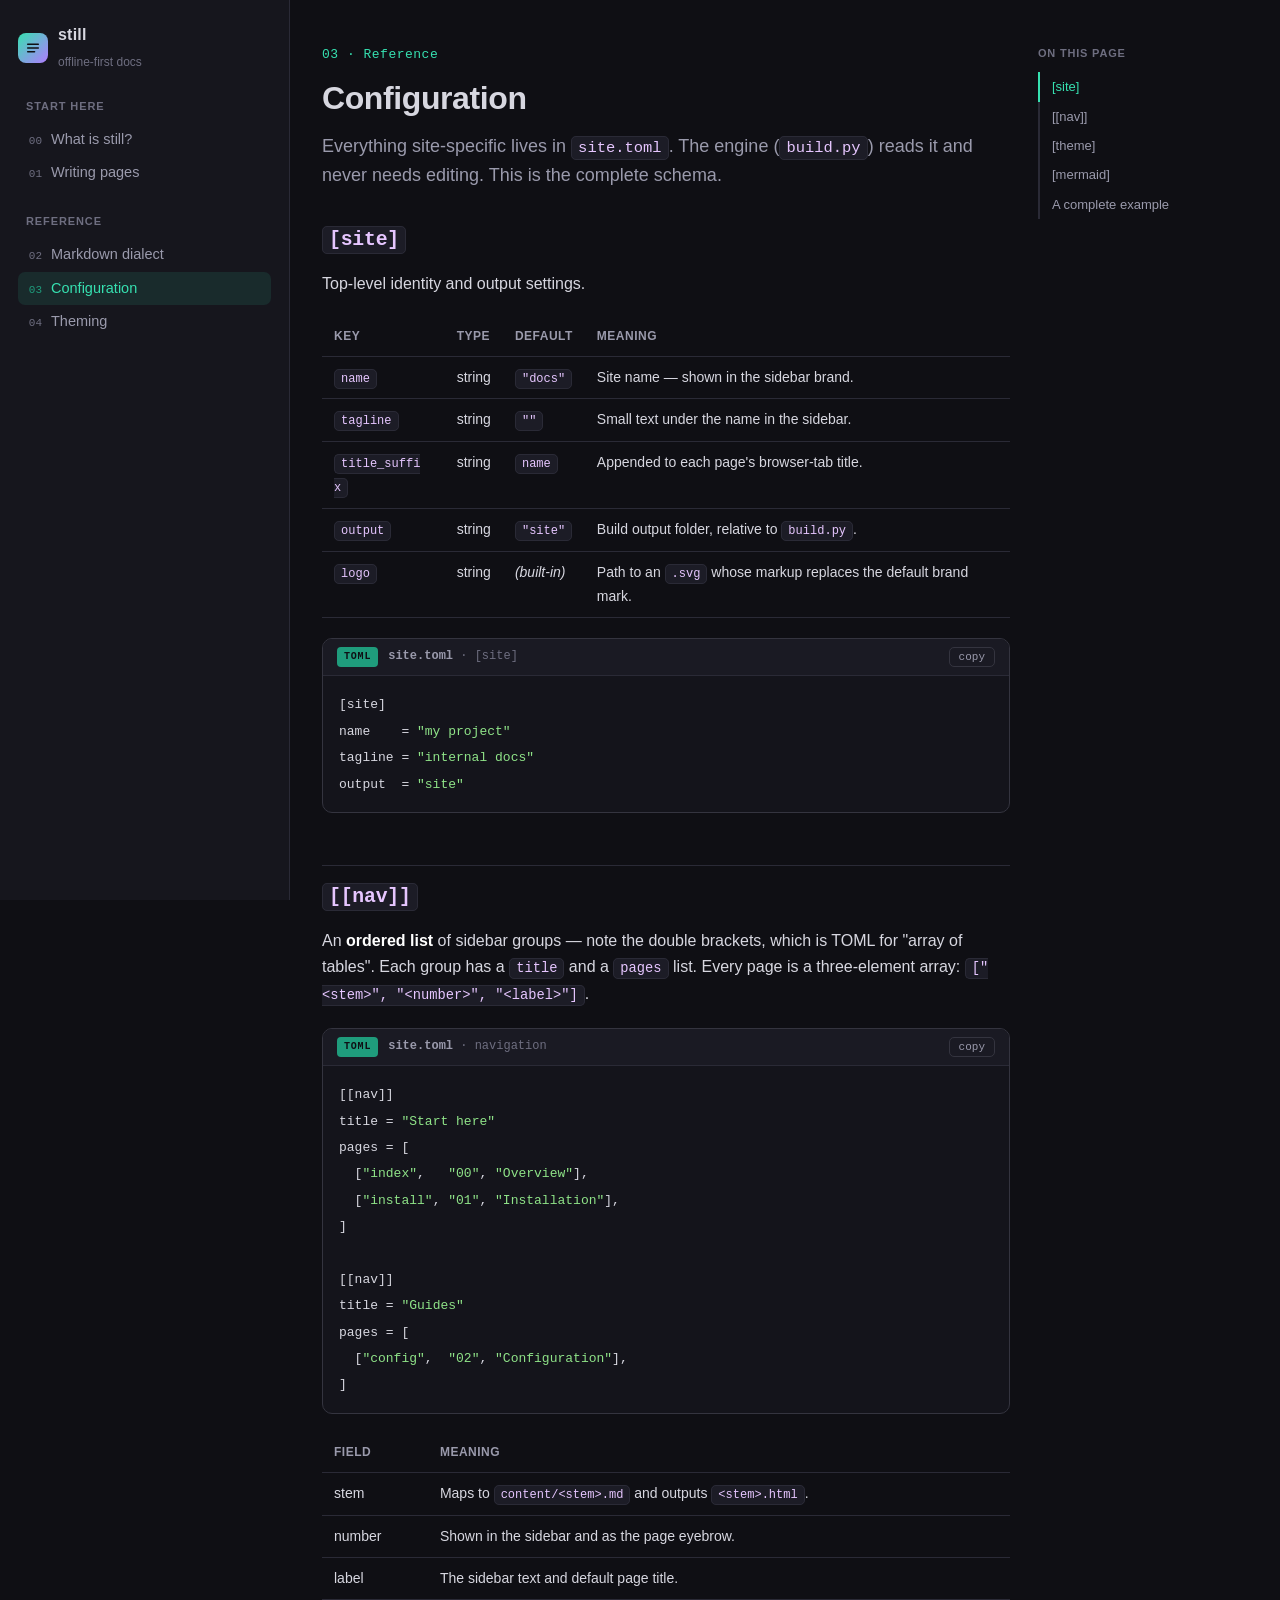
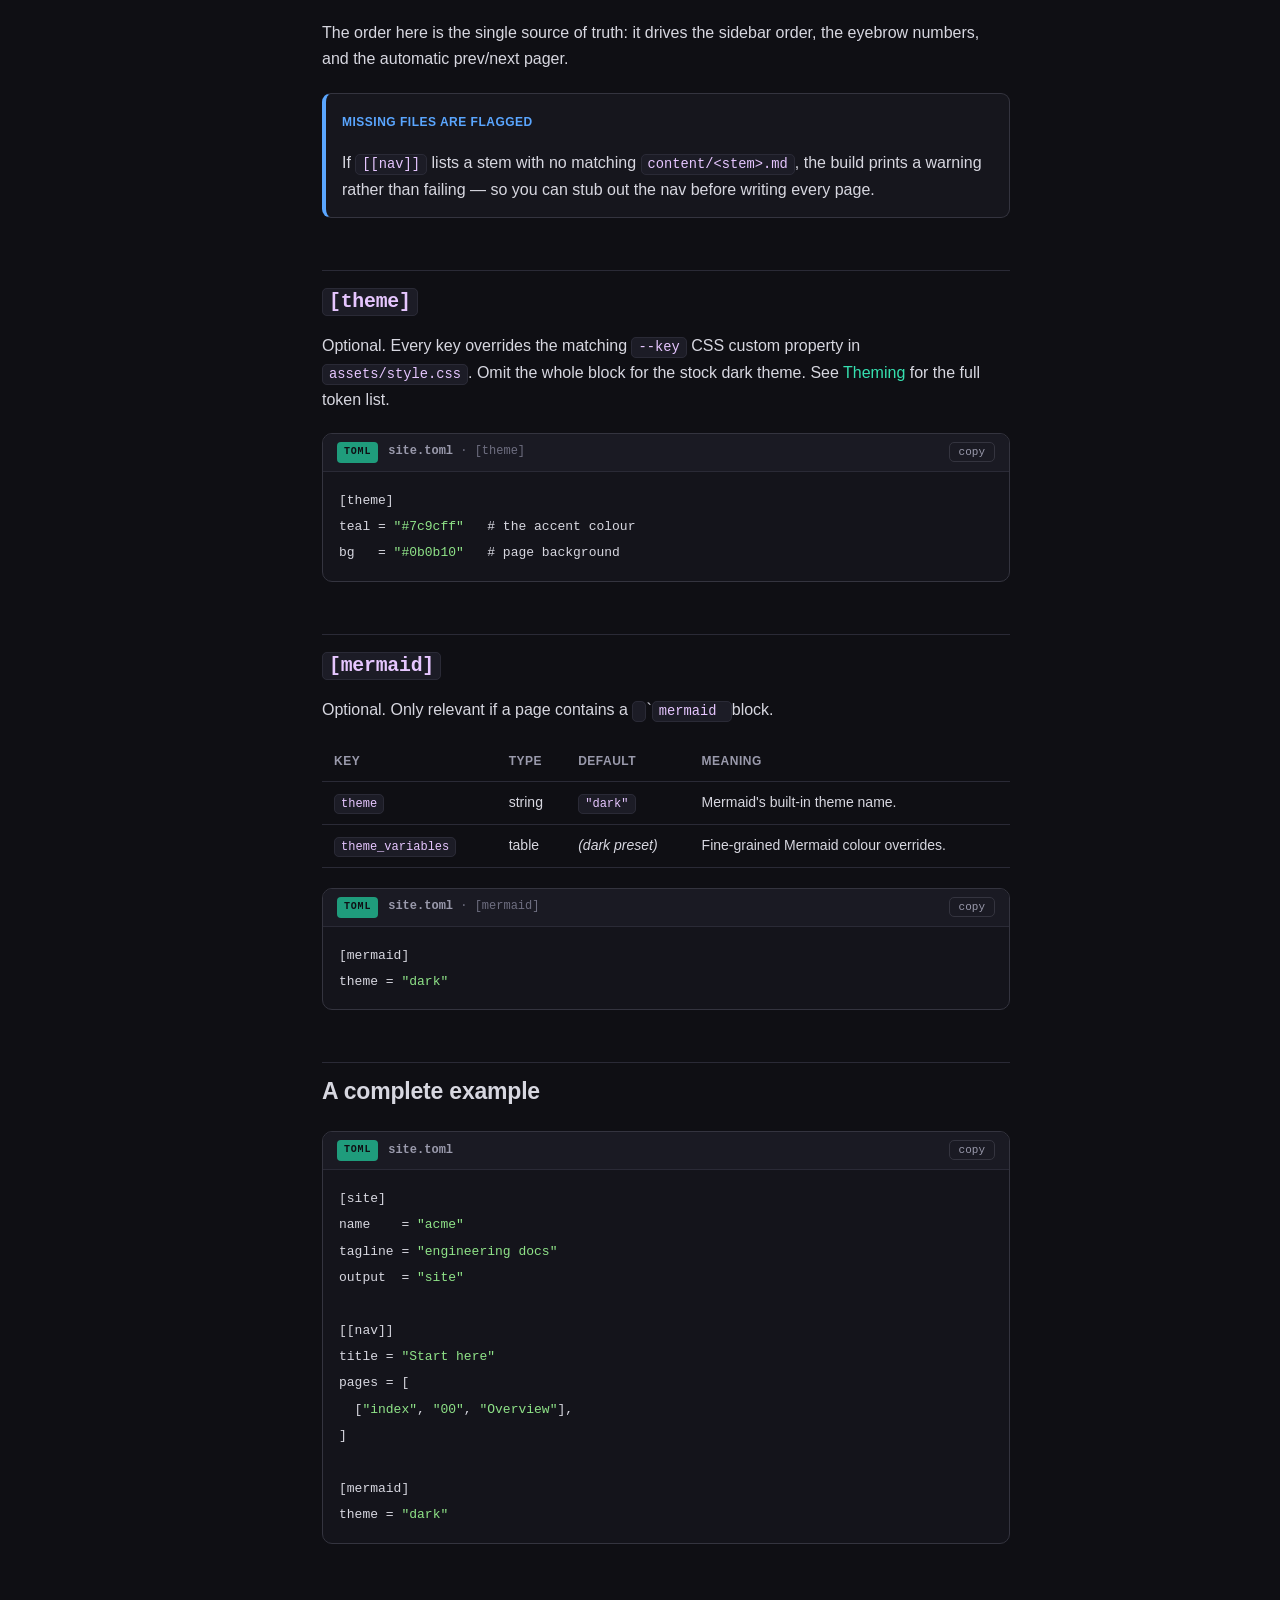
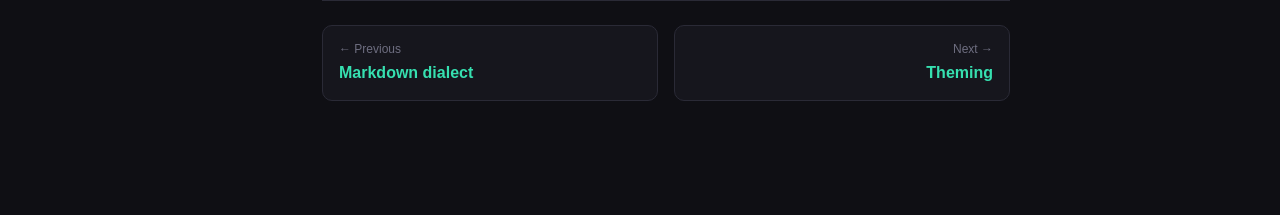
==== site/config.html @ 4effd723 "Initial commit" ====
<!DOCTYPE html>
<html lang="en">
<head>
<meta charset="utf-8">
<meta name="viewport" content="width=device-width, initial-scale=1">
<title>Configuration — still</title>
<link rel="stylesheet" href="assets/style.css">
</head>
<body>
<button class="menu-btn" aria-label="Menu">☰</button>
<div class="layout">
<aside class="sidebar">
  <a class="brand" href="index.html">
    <span class="logo"><svg viewBox="0 0 24 24" fill="none" stroke="#0f0f14" stroke-width="2.2" stroke-linecap="round"><path d="M5 7h14M5 12h14M5 17h9"/></svg></span>
    <span><span class="name">still</span><br><span class="sub">offline-first docs</span></span>
  </a>
  <nav class="nav-group">
    <h4>Start here</h4>
    <a href="index.html"><span class="num">00</span><span>What is still?</span></a>
    <a href="writing.html"><span class="num">01</span><span>Writing pages</span></a>
  </nav>
  <nav class="nav-group">
    <h4>Reference</h4>
    <a href="dialect.html"><span class="num">02</span><span>Markdown dialect</span></a>
    <a href="config.html" class="active"><span class="num">03</span><span>Configuration</span></a>
    <a href="theming.html"><span class="num">04</span><span>Theming</span></a>
  </nav>
</aside>
<main class="content-wrap"><article class="content">

<div class="eyebrow">03 · Reference</div>

<h1>Configuration</h1>

<p class="lead">Everything site-specific lives in <code>site.toml</code>. The engine (<code>build.py</code>) reads it and never needs editing. This is the complete schema.</p>
<h2><code>[site]</code></h2>
<p>Top-level identity and output settings.</p>
<table>
  <thead><tr><th>Key</th><th>Type</th><th>Default</th><th>Meaning</th></tr></thead>
  <tbody>
    <tr><td><code>name</code></td><td>string</td><td><code>&quot;docs&quot;</code></td><td>Site name — shown in the sidebar brand.</td></tr>
    <tr><td><code>tagline</code></td><td>string</td><td><code>&quot;&quot;</code></td><td>Small text under the name in the sidebar.</td></tr>
    <tr><td><code>title_suffix</code></td><td>string</td><td><code>name</code></td><td>Appended to each page's browser-tab title.</td></tr>
    <tr><td><code>output</code></td><td>string</td><td><code>&quot;site&quot;</code></td><td>Build output folder, relative to <code>build.py</code>.</td></tr>
    <tr><td><code>logo</code></td><td>string</td><td><em>(built-in)</em></td><td>Path to an <code>.svg</code> whose markup replaces the default brand mark.</td></tr>
  </tbody>
</table>
<figure class="code" data-lang="toml" data-ref="site.toml · [site]"><script type="text/plain">
[site]
name    = "my project"
tagline = "internal docs"
output  = "site"
</script></figure>
<h2><code>[[nav]]</code></h2>
<p>An <strong>ordered list</strong> of sidebar groups — note the double brackets, which is TOML for "array of tables". Each group has a <code>title</code> and a <code>pages</code> list. Every page is a three-element array: <code>[&quot;&lt;stem&gt;&quot;, &quot;&lt;number&gt;&quot;, &quot;&lt;label&gt;&quot;]</code>.</p>
<figure class="code" data-lang="toml" data-ref="site.toml · navigation"><script type="text/plain">
[[nav]]
title = "Start here"
pages = [
  ["index",   "00", "Overview"],
  ["install", "01", "Installation"],
]

[[nav]]
title = "Guides"
pages = [
  ["config",  "02", "Configuration"],
]
</script></figure>
<table>
  <thead><tr><th>Field</th><th>Meaning</th></tr></thead>
  <tbody>
    <tr><td>stem</td><td>Maps to <code>content/&lt;stem&gt;.md</code> and outputs <code>&lt;stem&gt;.html</code>.</td></tr>
    <tr><td>number</td><td>Shown in the sidebar and as the page eyebrow.</td></tr>
    <tr><td>label</td><td>The sidebar text and default page title.</td></tr>
  </tbody>
</table>
<p>The order here is the single source of truth: it drives the sidebar order, the eyebrow numbers, and the automatic prev/next pager.</p>
<div class="note">
  <span class="label">Missing files are flagged</span>
  <p>If <code>[[nav]]</code> lists a stem with no matching <code>content/&lt;stem&gt;.md</code>, the build prints a warning rather than failing — so you can stub out the nav before writing every page.</p>
</div>
<h2><code>[theme]</code></h2>
<p>Optional. Every key overrides the matching <code>--key</code> CSS custom property in <code>assets/style.css</code>. Omit the whole block for the stock dark theme. See <a href="theming.html">Theming</a> for the full token list.</p>
<figure class="code" data-lang="toml" data-ref="site.toml · [theme]"><script type="text/plain">
[theme]
teal = "#7c9cff"   # the accent colour
bg   = "#0b0b10"   # page background
</script></figure>
<h2><code>[mermaid]</code></h2>
<p>Optional. Only relevant if a page contains a <code> </code>`<code>mermaid </code> block.</p>
<table>
  <thead><tr><th>Key</th><th>Type</th><th>Default</th><th>Meaning</th></tr></thead>
  <tbody>
    <tr><td><code>theme</code></td><td>string</td><td><code>&quot;dark&quot;</code></td><td>Mermaid's built-in theme name.</td></tr>
    <tr><td><code>theme_variables</code></td><td>table</td><td><em>(dark preset)</em></td><td>Fine-grained Mermaid colour overrides.</td></tr>
  </tbody>
</table>
<figure class="code" data-lang="toml" data-ref="site.toml · [mermaid]"><script type="text/plain">
[mermaid]
theme = "dark"
</script></figure>
<h2>A complete example</h2>
<figure class="code" data-lang="toml" data-ref="site.toml"><script type="text/plain">
[site]
name    = "acme"
tagline = "engineering docs"
output  = "site"

[[nav]]
title = "Start here"
pages = [
  ["index", "00", "Overview"],
]

[mermaid]
theme = "dark"
</script></figure>

<div class="pager">
  <a href="dialect.html"><div class="dir">← Previous</div><div class="ttl">Markdown dialect</div></a>
  <a class="next" href="theming.html"><div class="dir">Next →</div><div class="ttl">Theming</div></a>
</div>

</article></main>
</div>
<script src="assets/app.js"></script>
</body>
</html>
---- site/assets/style.css ----
/* ==========================================================================
   still — documentation theme
   Self-contained, no external dependencies. Every colour/size below is a
   CSS custom property (`--name`), so a site.toml [theme] block can override
   any of them per-site without editing this file — see content/theming.md.
   ========================================================================== */

:root {
    --bg:        #0f0f14;
    --bg-panel:  #16161d;
    --bg-code:   #14141b;
    --bg-inset:  #1c1c26;
    --border:    #2a2a36;
    --border-2:  #34343f;
    --text:      #d7d7e0;
    --text-dim:  #9a9aac;
    --text-mute: #6e6e80;
    --teal:      #36e0b0;
    --teal-dim:  #1f9c7c;
    --purple:    #b07cff;
    --pink:      #f06ad6;
    --blue:      #5aa6ff;
    --orange:    #ffac3d;
    --yellow:    #f2d479;
    --red:       #ff7a7a;
    --green:     #8fe388;
    --sidebar-w: 290px;
    --content-w: 860px;
    --mono: "SF Mono", "JetBrains Mono", "Fira Code", ui-monospace, Menlo, Consolas, monospace;
    --sans: -apple-system, BlinkMacSystemFont, "Segoe UI", Roboto, Helvetica, Arial, sans-serif;
}

* { box-sizing: border-box; }

html { scroll-behavior: smooth; scroll-padding-top: 24px; }

body {
    margin: 0;
    background: var(--bg);
    color: var(--text);
    font-family: var(--sans);
    font-size: 16px;
    line-height: 1.65;
    -webkit-font-smoothing: antialiased;
}

/* ---- Layout -------------------------------------------------------------- */

.layout { display: flex; align-items: flex-start; }

.sidebar {
    width: var(--sidebar-w);
    flex: 0 0 var(--sidebar-w);
    height: 100vh;
    position: sticky;
    top: 0;
    overflow-y: auto;
    border-right: 1px solid var(--border);
    background: var(--bg-panel);
    padding: 22px 18px 60px;
}

.content-wrap {
    flex: 1 1 auto;
    min-width: 0;
    display: flex;
    justify-content: center;
    padding: 0 32px;
}

.content {
    width: 100%;
    max-width: var(--content-w);
    min-width: 0; /* allow the flex item to shrink past a long unbreakable token
                     (e.g. an inline-code identifier) instead of eating the gutter */
    padding: 44px 0 120px;
}

/* ---- Sidebar nav -------------------------------------------------------- */

.brand { display: flex; align-items: center; gap: 10px; margin-bottom: 6px; text-decoration: none; }
.brand .logo {
    width: 30px; height: 30px; border-radius: 8px;
    background: linear-gradient(135deg, var(--teal), var(--purple));
    display: grid; place-items: center; flex: 0 0 30px;
}
.brand .logo svg { width: 18px; height: 18px; display: block; }
.brand .name { font-weight: 700; color: var(--text); font-size: 16px; letter-spacing: .2px; }
.brand .sub { color: var(--text-mute); font-size: 12px; }

.nav-group { margin-top: 22px; }
.nav-group h4 {
    margin: 0 0 8px; padding: 0 8px;
    font-size: 11px; font-weight: 700; letter-spacing: .9px;
    text-transform: uppercase; color: var(--text-mute);
}
.nav-group a {
    display: flex; align-items: baseline; gap: 9px;
    padding: 7px 8px; border-radius: 7px;
    color: var(--text-dim); text-decoration: none;
    font-size: 14.5px; line-height: 1.35;
}
.nav-group a .num {
    font-family: var(--mono); font-size: 11px; color: var(--text-mute);
    flex: 0 0 16px; text-align: right;
}
.nav-group a:hover { background: var(--bg-inset); color: var(--text); }
.nav-group a.active { background: rgba(54,224,176,.10); color: var(--teal); }
.nav-group a.active .num { color: var(--teal-dim); }

/* ---- Typography --------------------------------------------------------- */

h1 { font-size: 32px; line-height: 1.2; margin: 0 0 6px; letter-spacing: -.4px; }
h2 {
    font-size: 23px; margin: 52px 0 14px; padding-top: 10px; letter-spacing: -.2px;
    border-top: 1px solid var(--border);
}
h2:first-of-type { border-top: none; padding-top: 0; margin-top: 30px; }
h3 { font-size: 18px; margin: 32px 0 10px; color: #e8e8f0; }
h4 { font-size: 15px; margin: 22px 0 8px; color: var(--text); text-transform: none; letter-spacing: 0; }

p { margin: 14px 0; }
a { color: var(--teal); text-decoration: none; }
a:hover { text-decoration: underline; }

.eyebrow { color: var(--teal); font-family: var(--mono); font-size: 13px; letter-spacing: .5px; margin-bottom: 14px; }
.lead { font-size: 18px; color: var(--text-dim); line-height: 1.6; }

strong { color: #fff; font-weight: 650; }
ul, ol { padding-left: 24px; }
li { margin: 7px 0; }

hr { border: none; border-top: 1px solid var(--border); margin: 40px 0; }

/* inline code */
:not(pre) > code {
    font-family: var(--mono); font-size: 0.86em;
    background: var(--bg-inset); color: #e6c6ff;
    padding: 2px 6px; border-radius: 5px; border: 1px solid var(--border);
    overflow-wrap: anywhere; /* long identifiers break to fit rather than forcing
                                the column wider than its max-width */
}
.symbol { color: var(--teal) !important; }

/* heading anchors */
.h-anchor { opacity: 0; margin-left: 8px; color: var(--text-mute); font-weight: 400; text-decoration: none; }
h2:hover .h-anchor, h3:hover .h-anchor { opacity: 1; }

/* ---- Code blocks -------------------------------------------------------- */

figure.code { margin: 20px 0; border: 1px solid var(--border-2); border-radius: 10px; overflow: hidden; background: var(--bg-code); }
figure.code .code-head {
    display: flex; align-items: center; gap: 10px;
    padding: 8px 14px; background: #1a1a23; border-bottom: 1px solid var(--border);
    font-family: var(--mono); font-size: 12px; color: var(--text-dim);
}
figure.code .code-head .lang {
    text-transform: uppercase; font-size: 10px; letter-spacing: .8px;
    color: var(--bg); background: var(--teal-dim); padding: 2px 7px; border-radius: 4px; font-weight: 700;
}
figure.code .code-head .ref { color: var(--text-mute); }
figure.code .code-head .ref b { color: var(--text-dim); font-weight: 600; }
figure.code .code-head .copy {
    margin-left: auto; cursor: pointer; border: 1px solid var(--border-2);
    background: transparent; color: var(--text-dim); border-radius: 5px;
    padding: 3px 9px; font-size: 11px; font-family: var(--mono);
}
figure.code .code-head .copy:hover { background: var(--bg-inset); color: var(--text); }
figure.code pre { margin: 0; padding: 15px 16px; overflow-x: auto; }
figure.code code { font-family: var(--mono); font-size: 13px; line-height: 1.6; white-space: pre; }

/* syntax token colors */
.t-com  { color: #5f6072; font-style: italic; }
.t-str  { color: var(--green); }
.t-kw   { color: var(--pink); }
.t-type { color: var(--blue); }
.t-num  { color: var(--orange); }
.t-pre  { color: var(--yellow); }
.t-fn   { color: var(--teal); }

/* ---- Callouts ----------------------------------------------------------- */

.note, .warn, .key, .gotcha {
    margin: 20px 0; padding: 14px 16px 14px 16px; border-radius: 9px;
    border: 1px solid var(--border-2); border-left-width: 4px; background: var(--bg-panel);
}
.note   { border-left-color: var(--blue); }
.key    { border-left-color: var(--teal); }
.warn   { border-left-color: var(--orange); }
.gotcha { border-left-color: var(--red); }
.note .label, .warn .label, .key .label, .gotcha .label {
    display: inline-block; font-weight: 700; font-size: 12px; letter-spacing: .5px;
    text-transform: uppercase; margin-bottom: 4px;
}
.note .label   { color: var(--blue); }
.key .label    { color: var(--teal); }
.warn .label   { color: var(--orange); }
.gotcha .label { color: var(--red); }
.note p:first-child, .warn p:first-child, .key p:first-child, .gotcha p:first-child { margin-top: 4px; }
.note p:last-child, .warn p:last-child, .key p:last-child, .gotcha p:last-child { margin-bottom: 0; }

/* collapsible deep-dive */
details.aside { margin: 18px 0; border: 1px solid var(--border); border-radius: 9px; background: var(--bg-panel); overflow: hidden; }
details.aside > summary {
    cursor: pointer; padding: 12px 16px; font-weight: 600; color: var(--text);
    list-style: none; display: flex; align-items: center; gap: 9px;
}
details.aside > summary::-webkit-details-marker { display: none; }
details.aside > summary::before { content: "▸"; color: var(--teal); transition: transform .15s; }
details.aside[open] > summary::before { transform: rotate(90deg); }
details.aside > summary:hover { background: var(--bg-inset); }
details.aside .body { padding: 0 16px 14px; border-top: 1px solid var(--border); }
details.aside .body > :first-child { margin-top: 14px; }

/* ---- Tables ------------------------------------------------------------- */

table { width: 100%; border-collapse: collapse; margin: 20px 0; font-size: 14px; }
th, td { text-align: left; padding: 9px 12px; border-bottom: 1px solid var(--border); vertical-align: top; }
th { color: var(--text-dim); font-size: 12px; text-transform: uppercase; letter-spacing: .5px; }
td code { overflow-wrap: anywhere; }
tbody tr:hover { background: var(--bg-panel); }

/* ---- Step list ---------------------------------------------------------- */

ol.steps { list-style: none; counter-reset: step; padding-left: 0; }
ol.steps > li {
    counter-increment: step; position: relative; padding: 4px 0 18px 50px; margin: 0;
    border-left: 2px solid var(--border); margin-left: 16px;
}
ol.steps > li:last-child { border-left-color: transparent; }
ol.steps > li::before {
    content: counter(step); position: absolute; left: -17px; top: 0;
    width: 32px; height: 32px; border-radius: 50%;
    background: var(--bg-inset); border: 1px solid var(--border-2);
    color: var(--teal); font-family: var(--mono); font-weight: 700; font-size: 14px;
    display: grid; place-items: center;
}
ol.steps > li h4 { margin: 4px 0 6px; }

/* ---- Diagram (flow) ----------------------------------------------------- */

.diagram { margin: 24px 0; padding: 20px; background: var(--bg-code); border: 1px solid var(--border-2); border-radius: 10px; overflow-x: auto; }
.diagram pre { margin: 0; font-family: var(--mono); font-size: 12.5px; line-height: 1.5; color: var(--text-dim); white-space: pre; }
.diagram .hl-teal { color: var(--teal); }
.diagram .hl-purple { color: var(--purple); }
.diagram .hl-orange { color: var(--orange); }
.diagram .hl-blue { color: var(--blue); }
.diagram .hl-mute { color: var(--text-mute); }

/* thread legend chips */
.legend { display: flex; flex-wrap: wrap; gap: 10px; margin: 18px 0; }
.chip { display: inline-flex; align-items: center; gap: 7px; font-size: 13px; color: var(--text-dim); background: var(--bg-panel); border: 1px solid var(--border); border-radius: 20px; padding: 4px 12px; }
.chip .dot { width: 9px; height: 9px; border-radius: 50%; }
.dot.audio { background: var(--orange); }
.dot.ui { background: var(--teal); }
.dot.gpu { background: var(--purple); }

/* ---- Cards (index) ------------------------------------------------------ */

.cards { display: grid; grid-template-columns: repeat(2, 1fr); gap: 16px; margin: 26px 0; }
.card {
    display: block; padding: 18px; border: 1px solid var(--border); border-radius: 11px;
    background: var(--bg-panel); text-decoration: none; color: var(--text); transition: border-color .15s, transform .1s;
}
.card:hover { border-color: var(--teal-dim); transform: translateY(-2px); text-decoration: none; }
.card .k { font-family: var(--mono); font-size: 12px; color: var(--teal); }
.card h3 { margin: 6px 0 6px; font-size: 17px; }
.card p { margin: 0; color: var(--text-dim); font-size: 14px; }

/* ---- Prev/next ---------------------------------------------------------- */

.pager { display: flex; justify-content: space-between; gap: 16px; margin-top: 56px; padding-top: 24px; border-top: 1px solid var(--border); }
.pager a { flex: 1; padding: 14px 16px; border: 1px solid var(--border); border-radius: 10px; background: var(--bg-panel); color: var(--text); }
.pager a:hover { border-color: var(--teal-dim); text-decoration: none; }
.pager .dir { font-size: 12px; color: var(--text-mute); }
.pager .ttl { color: var(--teal); font-weight: 600; }
.pager a.next { text-align: right; }

/* ---- On this page (right TOC) ------------------------------------------- */

.toc {
    position: sticky; top: 44px; align-self: flex-start;
    width: 210px; flex: 0 0 210px; margin-left: 28px;
    font-size: 13px; max-height: calc(100vh - 80px); overflow-y: auto;
    padding-bottom: 40px;
}
.toc h5 { margin: 0 0 10px; color: var(--text-mute); font-size: 11px; letter-spacing: .8px; text-transform: uppercase; }
.toc a { display: block; padding: 4px 0 4px 12px; color: var(--text-dim); border-left: 2px solid var(--border); }
.toc a.lvl3 { padding-left: 24px; font-size: 12.5px; }
.toc a:hover { color: var(--text); text-decoration: none; }
.toc a.active { color: var(--teal); border-left-color: var(--teal); }

/* ---- Mermaid diagrams --------------------------------------------------- */
/* Kill the flash-of-unrendered-content: on load a `.mermaid` block holds its
   raw `flowchart …` source as plain text, which Mermaid later replaces with an
   SVG. Hide it until that swap lands (Mermaid stamps data-processed="true" on
   each block when it finishes) so the source is never painted. */
.mermaid { visibility: hidden; }
.mermaid[data-processed="true"] { visibility: visible; }
.mermaid svg { max-width: 100%; height: auto; }

/* ---- Mobile ------------------------------------------------------------- */

.menu-btn { display: none; }
@media (max-width: 1180px) { .toc { display: none; } }
@media (max-width: 900px) {
    .sidebar {
        position: fixed; z-index: 50; left: 0; top: 0; transform: translateX(-100%);
        transition: transform .2s; box-shadow: 0 0 40px rgba(0,0,0,.5);
    }
    body.nav-open .sidebar { transform: translateX(0); }
    .content-wrap { padding: 0 18px; }
    .content { padding-top: 70px; }
    .cards { grid-template-columns: 1fr; }
    .menu-btn {
        display: grid; place-items: center; position: fixed; z-index: 60; top: 14px; left: 14px;
        width: 42px; height: 42px; border-radius: 9px; border: 1px solid var(--border-2);
        background: var(--bg-panel); color: var(--text); cursor: pointer; font-size: 20px;
    }
    body.nav-open .menu-btn { left: calc(var(--sidebar-w) + 14px); }
}
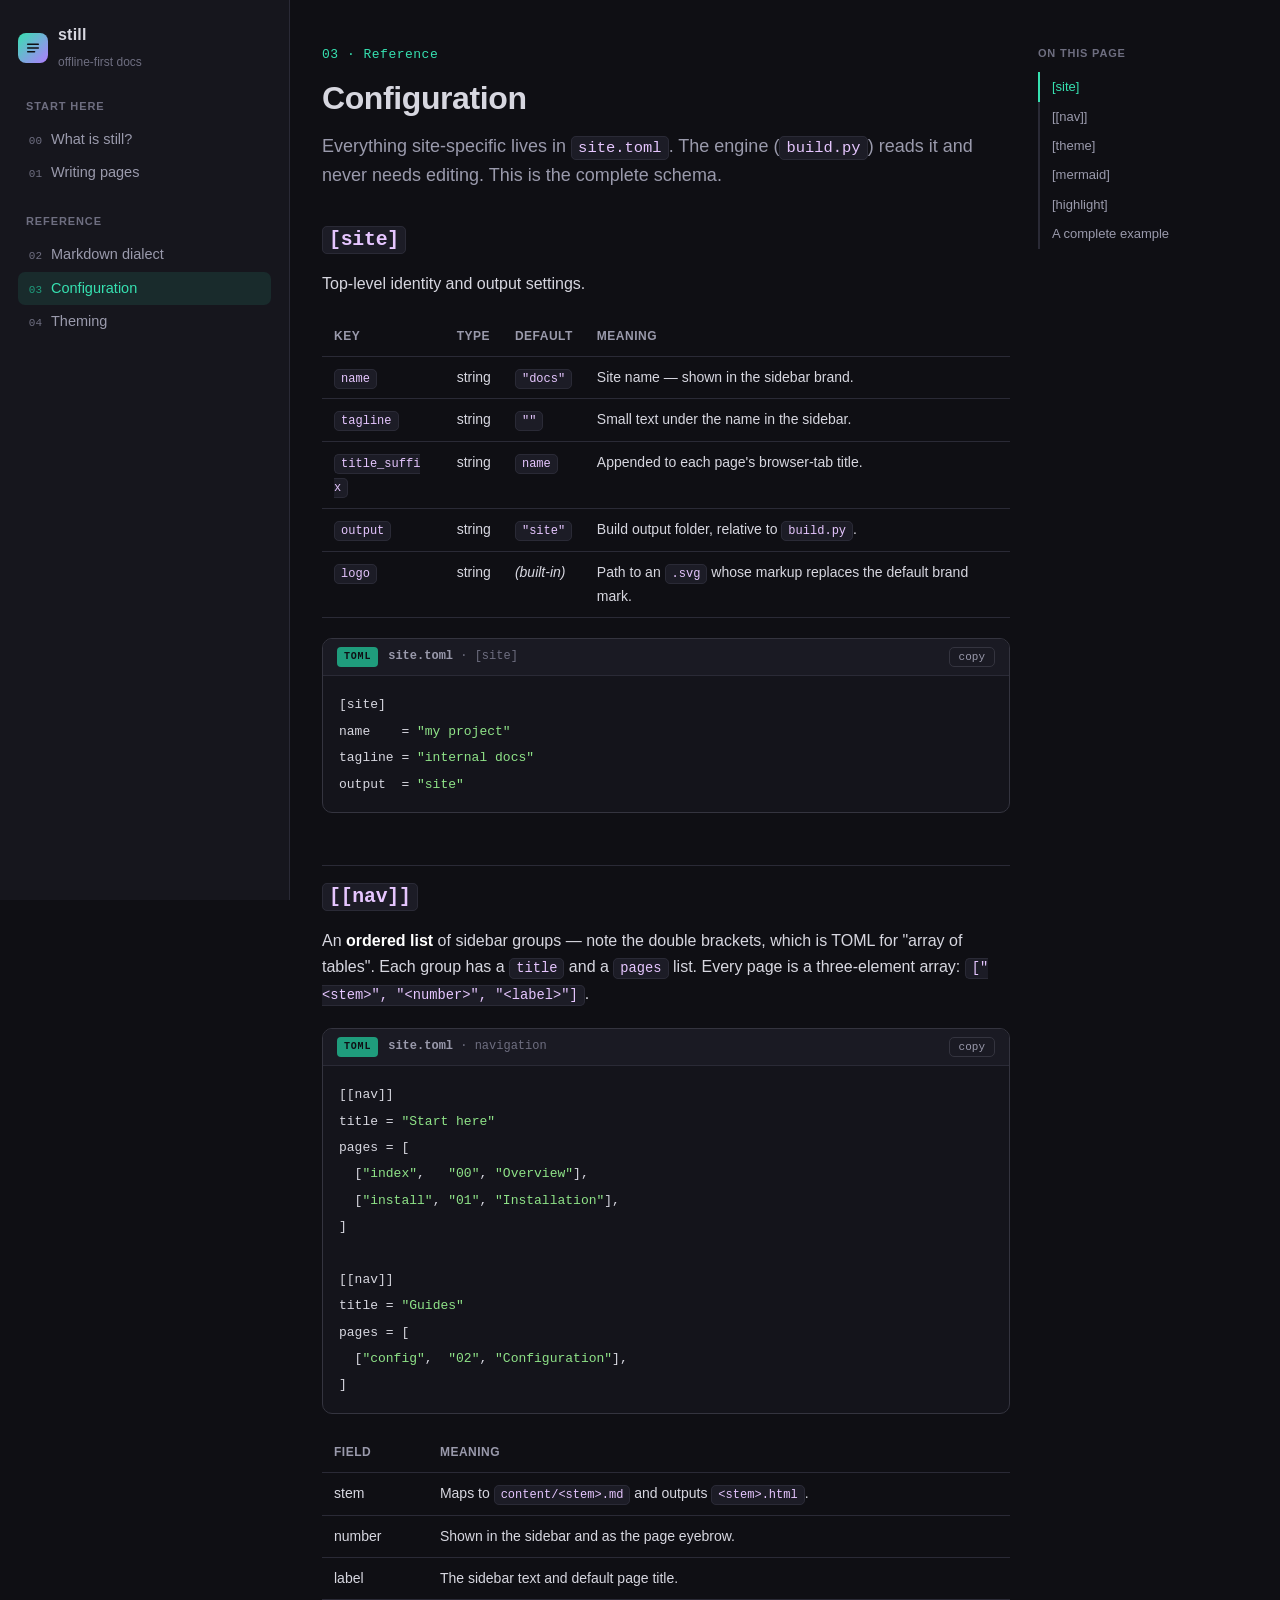
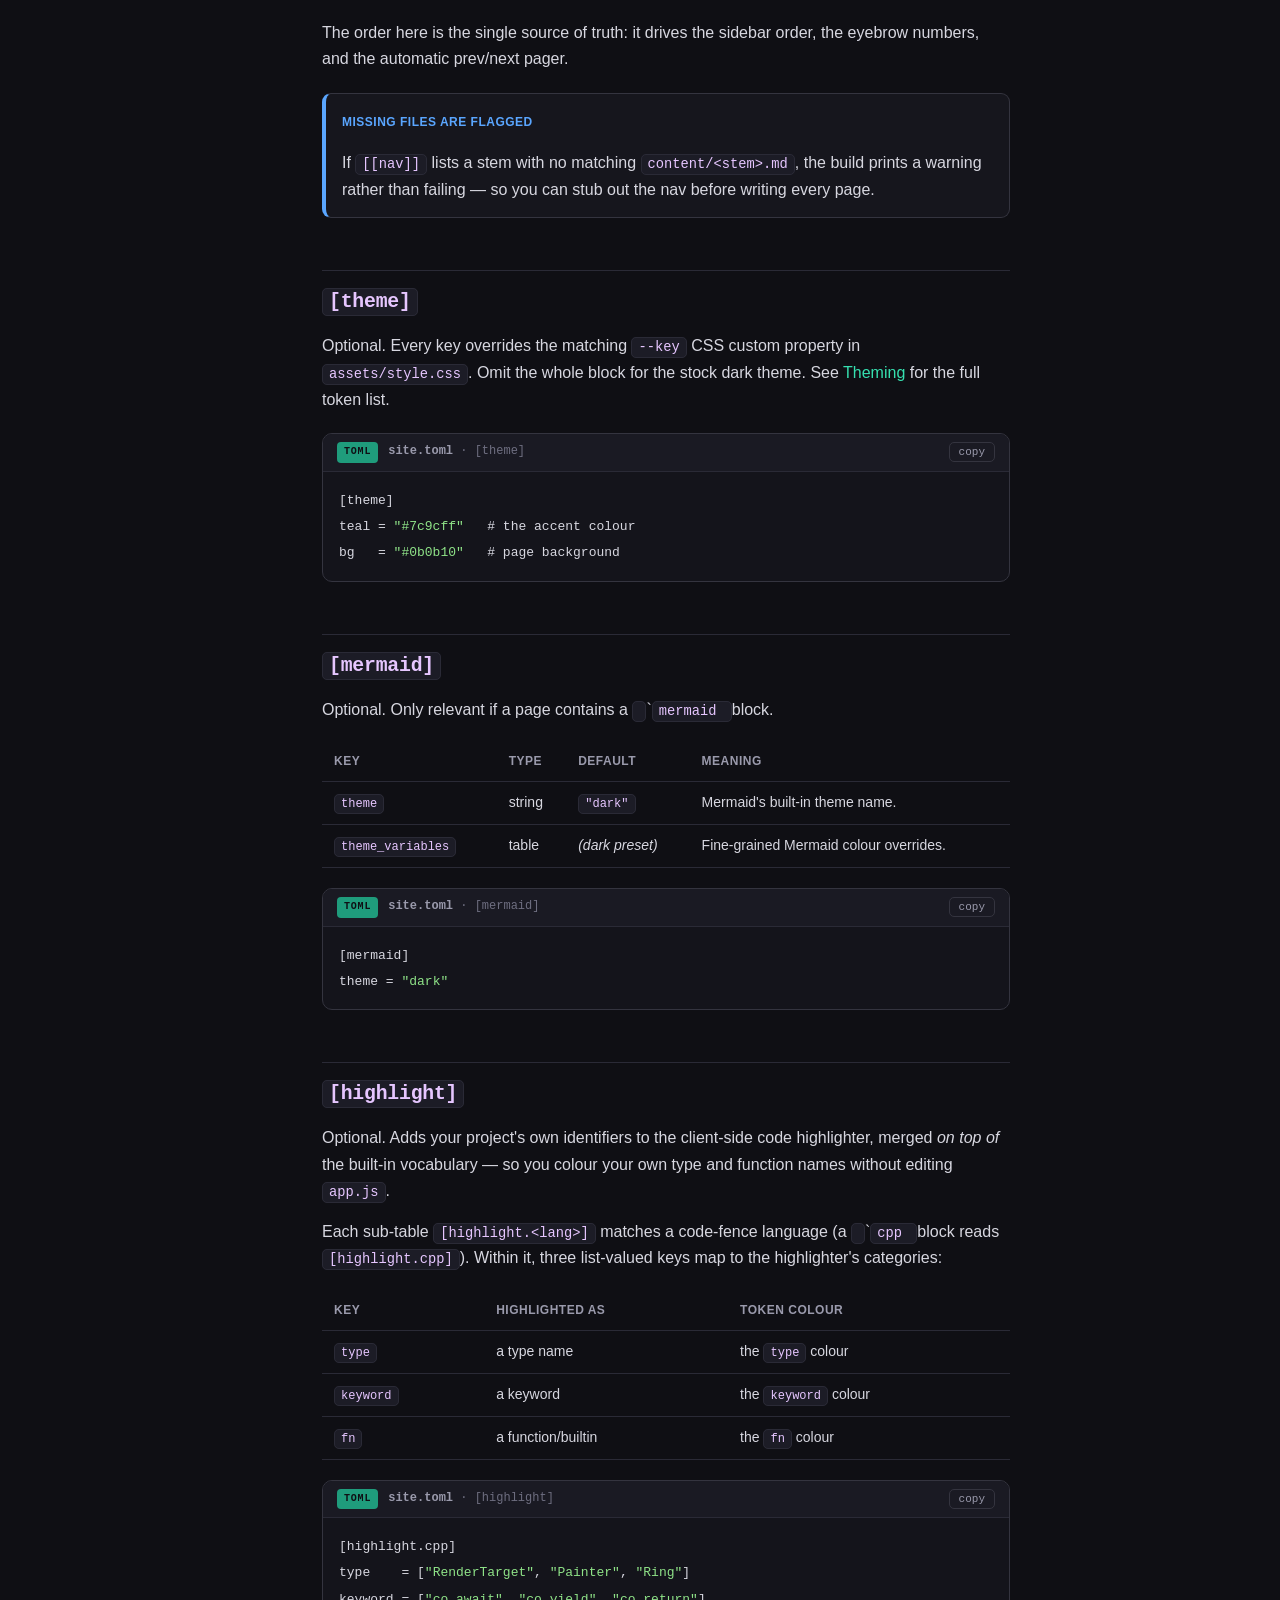
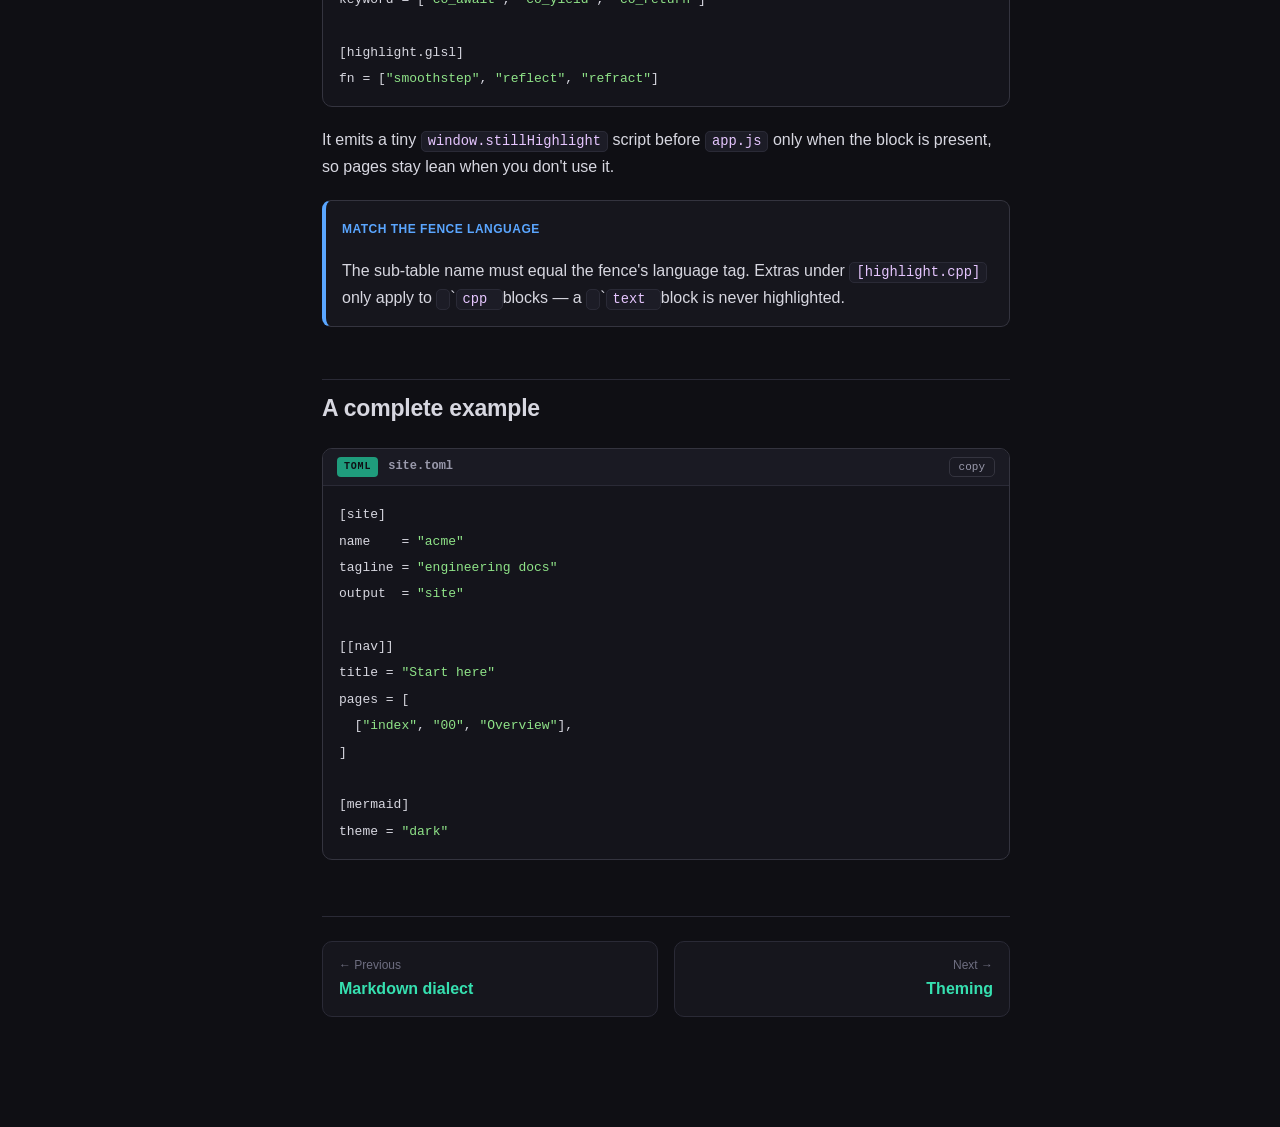
==== commit 5f3e236c: "Add [highlight] token vocabulary to site.toml" ====
--- a/site/config.html
+++ b/site/config.html
@@ -100,6 +100,30 @@
 [mermaid]
 theme = "dark"
 </script></figure>
+<h2><code>[highlight]</code></h2>
+<p>Optional. Adds your project's own identifiers to the client-side code highlighter, merged <em>on top of</em> the built-in vocabulary — so you colour your own type and function names without editing <code>app.js</code>.</p>
+<p>Each sub-table <code>[highlight.&lt;lang&gt;]</code> matches a code-fence language (a <code> </code>`<code>cpp </code> block reads <code>[highlight.cpp]</code>). Within it, three list-valued keys map to the highlighter's categories:</p>
+<table>
+  <thead><tr><th>Key</th><th>Highlighted as</th><th>Token colour</th></tr></thead>
+  <tbody>
+    <tr><td><code>type</code></td><td>a type name</td><td>the <code>type</code> colour</td></tr>
+    <tr><td><code>keyword</code></td><td>a keyword</td><td>the <code>keyword</code> colour</td></tr>
+    <tr><td><code>fn</code></td><td>a function/builtin</td><td>the <code>fn</code> colour</td></tr>
+  </tbody>
+</table>
+<figure class="code" data-lang="toml" data-ref="site.toml · [highlight]"><script type="text/plain">
+[highlight.cpp]
+type    = ["RenderTarget", "Painter", "Ring"]
+keyword = ["co_await", "co_yield", "co_return"]
+
+[highlight.glsl]
+fn = ["smoothstep", "reflect", "refract"]
+</script></figure>
+<p>It emits a tiny <code>window.stillHighlight</code> script before <code>app.js</code> only when the block is present, so pages stay lean when you don't use it.</p>
+<div class="note">
+  <span class="label">Match the fence language</span>
+  <p>The sub-table name must equal the fence's language tag. Extras under <code>[highlight.cpp]</code> only apply to <code> </code>`<code>cpp </code> blocks — a <code> </code>`<code>text </code> block is never highlighted.</p>
+</div>
 <h2>A complete example</h2>
 <figure class="code" data-lang="toml" data-ref="site.toml"><script type="text/plain">
 [site]
